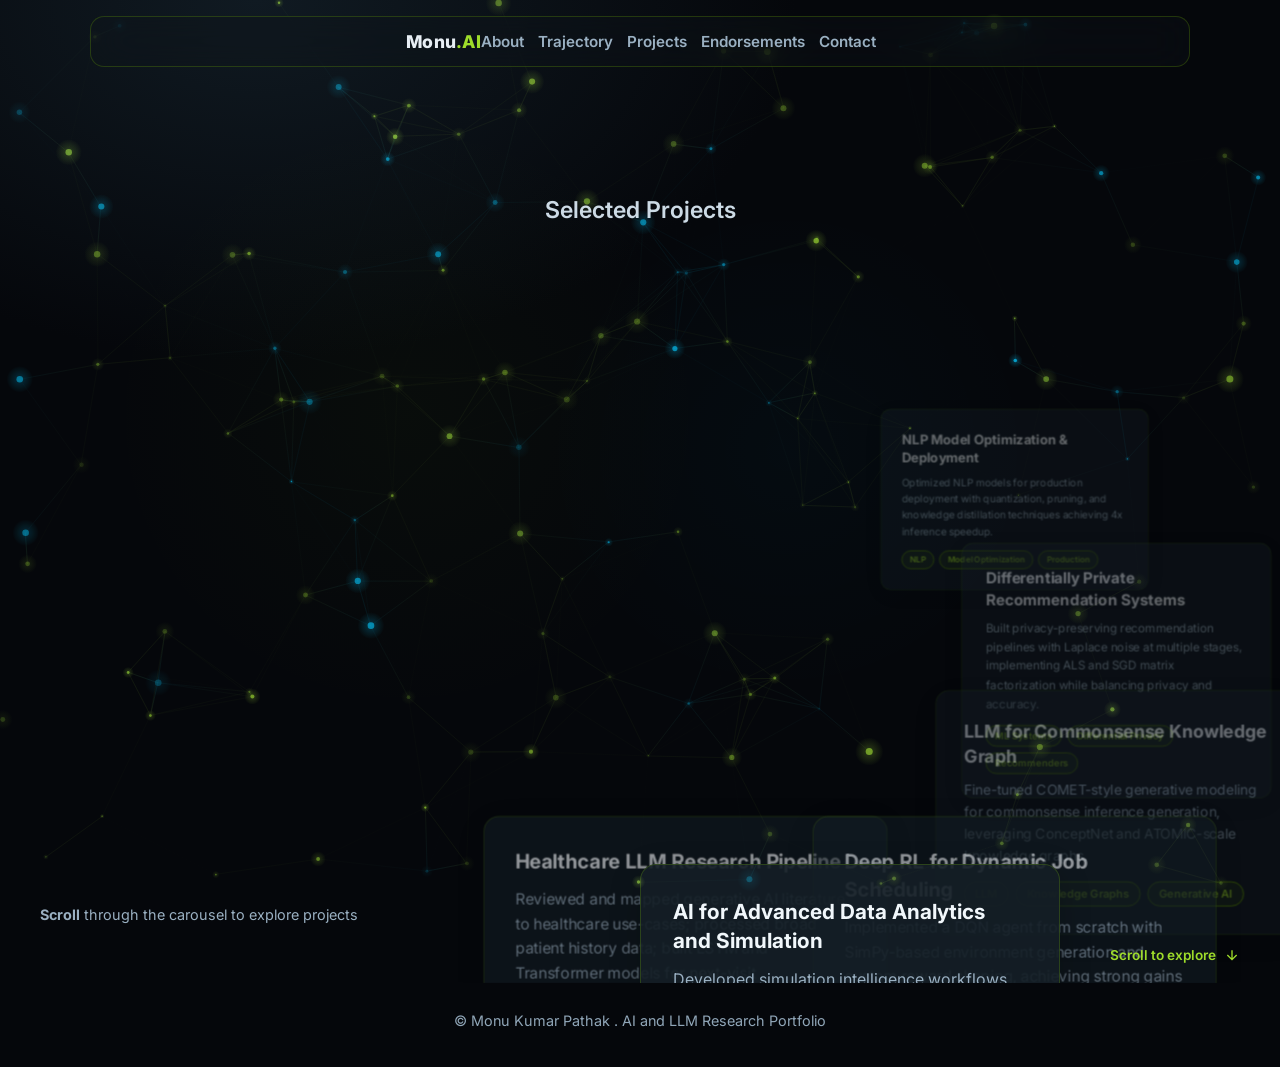
==== projects.html @ 648ab64d "changed website theme and updated it" ====
<!DOCTYPE html>
<html lang="en">
<head>
  <meta charset="UTF-8" />
  <meta name="viewport" content="width=device-width, initial-scale=1.0" />
  <title>Projects | Monu Kumar Pathak</title>
  <meta name="description" content="AI, LLM, and NLP projects by Monu Kumar Pathak" />
  <link rel="preconnect" href="https://fonts.googleapis.com">
  <link rel="preconnect" href="https://fonts.gstatic.com" crossorigin>
  <link href="https://fonts.googleapis.com/css2?family=Inter:wght@400;500;600;700;800&display=swap" rel="stylesheet">
  <link rel="stylesheet" href="styles.css" />
  <style>
    .projects-section {
      min-height: 100vh;
      display: flex;
      align-items: center;
      justify-content: center;
      position: relative;
      overflow: hidden;
      padding: 80px 0;
    }

    .project-wheel-container {
      position: relative;
      width: 100%;
      height: 600px;
      max-width: 1200px;
      margin: 0 auto;
      perspective: 1200px;
    }

    .project-wheel {
      position: absolute;
      width: 100%;
      height: 100%;
      right: 0;
      top: 50%;
      transform: translateY(-50%);
      transform-style: preserve-3d;
    }

    .project-item {
      position: absolute;
      width: 420px;
      left: 50%;
      top: 50%;
      transform-origin: center center;
      transform: translateX(-50%) translateY(-50%) rotateX(0deg) translateZ(0);
      transition: opacity 0.3s ease;
      opacity: 0.4;
    }

    .project-item.active {
      opacity: 1;
      z-index: 10;
    }

    .project-item.prev {
      opacity: 0.6;
      z-index: 5;
    }

    .project-item.next {
      opacity: 0.6;
      z-index: 5;
    }

    .project-card {
      padding: 32px;
      border-radius: 16px;
      background: var(--surface-2);
      border: 1px solid var(--line);
      backdrop-filter: blur(10px);
      height: 100%;
      display: flex;
      flex-direction: column;
      box-shadow: 0 8px 32px rgba(0, 0, 0, 0.2);
    }

    .project-card h3 {
      margin: 0 0 12px;
      font-size: 1.3rem;
      color: #f1f7fb;
    }

    .project-card p {
      color: var(--muted);
      line-height: 1.6;
      flex: 1;
      margin: 0 0 16px;
    }

    .project-tags {
      display: flex;
      flex-wrap: wrap;
      gap: 8px;
      margin-top: auto;
    }

    .tag-badge {
      display: inline-block;
      padding: 6px 12px;
      background: rgba(118, 185, 0, 0.1);
      border: 1px solid var(--accent);
      border-radius: 20px;
      font-size: 0.8rem;
      color: var(--accent-2);
      font-weight: 600;
    }

    .projects-info {
      position: absolute;
      bottom: 40px;
      left: 40px;
      color: var(--muted);
      font-size: 0.9rem;
    }

    .scroll-indicator {
      position: absolute;
      bottom: 20px;
      right: 40px;
      display: flex;
      align-items: center;
      gap: 8px;
      color: var(--accent-2);
      font-size: 0.85rem;
      font-weight: 600;
    }

    .scroll-indicator svg {
      width: 16px;
      height: 16px;
      animation: bounce 2s infinite;
    }

    @keyframes bounce {
      0%, 100% { transform: translateY(0); }
      50% { transform: translateY(-8px); }
    }

    /* Responsive */
    @media (max-width: 768px) {
      .project-wheel-container {
        height: 500px;
      }

      .project-item {
        width: 300px;
      }

      .project-card {
        padding: 24px;
      }

      .project-card h3 {
        font-size: 1.1rem;
      }
    }
  </style>
</head>
<body>
  <canvas id="neural-canvas" aria-hidden="true"></canvas>

  <header class="site-header glass">
    <div class="container nav-wrap">
      <a class="brand" href="index.html">Monu<span>.AI</span></a>
      <nav>
        <a href="index.html#about">About</a>
        <a href="index.html#trajectory">Trajectory</a>
        <a href="projects.html">Projects</a>
        <a href="index.html#endorsements">Endorsements</a>
        <a href="index.html#contact">Contact</a>
      </nav>
    </div>
  </header>

  <main class="projects-section">
    <div class="container">
      <h2 class="reveal" style="text-align: center; margin-bottom: 60px;">Selected Projects</h2>
      
      <div class="project-wheel-container">
        <div class="project-wheel" id="project-wheel">
          <!-- Projects will be inserted here by JavaScript -->
        </div>
      </div>

      <div class="projects-info">
        <p><strong>Scroll</strong> through the carousel to explore projects</p>
      </div>

      <div class="scroll-indicator">
        <span>Scroll to explore</span>
        <svg fill="none" stroke="currentColor" stroke-width="2" viewBox="0 0 24 24">
          <path d="M12 5v14M19 12l-7 7-7-7"></path>
        </svg>
      </div>
    </div>
  </main>

  <footer class="footer">
    <p>&copy; Monu Kumar Pathak . AI and LLM Research Portfolio</p>
  </footer>

  <script src="script.js"></script>
  <script>
    // Project wheel carousel
    const projects = [
      {
        title: 'Healthcare LLM Research Pipeline',
        description: 'Reviewed and mapped generative AI literature to healthcare use-cases; processed broad patient history data; built LSTM and Transformer models for next-visit representation.',
        tags: ['LLM', 'Healthcare AI', 'Sequence Modeling']
      },
      {
        title: 'AI for Advanced Data Analytics and Simulation',
        description: 'Developed simulation intelligence workflows with data farming, clustering, and explainable models; executed large-scale simulation experiments and improved interpretability.',
        tags: ['Simulation AI', 'XAI', 'Unsupervised Learning']
      },
      {
        title: 'Deep RL for Dynamic Job Scheduling',
        description: 'Implemented a DQN agent from scratch with SimPy-based environment generation and custom reward shaping, achieving strong gains over standalone strategies.',
        tags: ['Deep RL', 'Decision AI', 'SimPy']
      },
      {
        title: 'LLM for Commonsense Knowledge Graph',
        description: 'Fine-tuned COMET-style generative modeling for commonsense inference generation, leveraging ConceptNet and ATOMIC-scale knowledge graphs.',
        tags: ['LLM', 'Knowledge Graphs', 'Generative AI']
      },
      {
        title: 'Differentially Private Recommendation Systems',
        description: 'Built privacy-preserving recommendation pipelines with Laplace noise at multiple stages, implementing ALS and SGD matrix factorization while balancing privacy and accuracy.',
        tags: ['ML Systems', 'Differential Privacy', 'Recommenders']
      },
      {
        title: 'NLP Model Optimization & Deployment',
        description: 'Optimized NLP models for production deployment with quantization, pruning, and knowledge distillation techniques achieving 4x inference speedup.',
        tags: ['NLP', 'Model Optimization', 'Production']
      }
    ];

    function setupProjectWheel() {
      const wheel = document.getElementById('project-wheel');
      const wheelContainer = document.querySelector('.project-wheel-container');
      
      // Create project items
      projects.forEach((project, index) => {
        const angle = (index / projects.length) * 360;
        const item = document.createElement('div');
        item.className = 'project-item';
        item.dataset.index = index;
        
        item.innerHTML = `
          <div class="project-card">
            <h3>${project.title}</h3>
            <p>${project.description}</p>
            <div class="project-tags">
              ${project.tags.map(tag => `<span class="tag-badge">${tag}</span>`).join('')}
            </div>
          </div>
        `;
        
        wheel.appendChild(item);
      });

      const items = document.querySelectorAll('.project-item');
      let currentIndex = 0;
      let scrollTimeout;

      function updateWheel() {
        const radius = 280;
        items.forEach((item, index) => {
          let relativeIndex = (index - currentIndex + projects.length) % projects.length;
          
          // Convert to angle relative to top
          const angle = (relativeIndex - 1) * (180 / (projects.length - 1));
          
          // Calculate position on half circle (right side)
          const x = Math.sin((angle * Math.PI) / 180) * radius;
          const y = Math.cos((angle * Math.PI) / 180) * radius;
          const z = Math.cos((angle * Math.PI) / 180) * 100;
          
          // Update classes
          item.classList.remove('active', 'prev', 'next');
          if (relativeIndex === 1) {
            item.classList.add('active');
          } else if (relativeIndex === 0) {
            item.classList.add('prev');
          } else if (relativeIndex === 2) {
            item.classList.add('next');
          }
          
          // Apply transform
          item.style.transform = `translate(${x}px, ${y}px) scale(${0.8 + z / 500})`;
          item.style.zIndex = Math.round(z + 100);
        });
      }

      // Initial update
      updateWheel();

      // Scroll handler
      let lastScrollTime = 0;
      window.addEventListener('wheel', (e) => {
        const now = Date.now();
        if (now - lastScrollTime < 100) return;
        
        if (e.deltaY > 0) {
          currentIndex = (currentIndex + 1) % projects.length;
        } else {
          currentIndex = (currentIndex - 1 + projects.length) % projects.length;
        }
        
        lastScrollTime = now;
        updateWheel();
        e.preventDefault();
      }, { passive: false });

      // Touch support
      let touchStartY = 0;
      wheelContainer.addEventListener('touchstart', (e) => {
        touchStartY = e.touches[0].clientY;
      });

      wheelContainer.addEventListener('touchmove', (e) => {
        const touchEndY = e.touches[0].clientY;
        const diff = touchStartY - touchEndY;

        if (Math.abs(diff) > 50) {
          if (diff > 0) {
            currentIndex = (currentIndex + 1) % projects.length;
          } else {
            currentIndex = (currentIndex - 1 + projects.length) % projects.length;
          }
          touchStartY = touchEndY;
          updateWheel();
        }
      });
    }

    // Initialize when page loads
    document.addEventListener('DOMContentLoaded', setupProjectWheel);
  </script>
</body>
</html>
---- styles.css ----
:root {
  --bg: #05070b;
  --surface: rgba(15, 21, 28, 0.72);
  --surface-2: rgba(20, 30, 38, 0.9);
  --text: #e7eef4;
  --muted: #9ab0c2;
  --accent: #76b900;
  --accent-2: #9edc2a;
  --line: rgba(118, 185, 0, 0.25);
  --gradient-primary: linear-gradient(135deg, #A3E635 0%, #76b900 50%, #9edc2a 100%);
  --glow-green: 0 0 30px rgba(118, 185, 0, 0.4), 0 0 60px rgba(118, 185, 0, 0.2);
}

* { box-sizing: border-box; }

html, body {
  margin: 0; padding: 0;
  font-family: "Inter", system-ui, -apple-system, sans-serif;
  background: radial-gradient(1200px 800px at 20% 0%, #101a22 0%, var(--bg) 45%), var(--bg);
  color: var(--text);
  scroll-behavior: smooth;
  overflow-x: hidden;
}

/* Scroll Progress Bar */
.scroll-progress {
  position: fixed;
  top: 0;
  left: 0;
  width: 0%;
  height: 3px;
  background: var(--gradient-primary);
  z-index: 100;
  transition: width 0.1s ease-out;
  box-shadow: var(--glow-green);
}

/* Gradient Text Utility */
.gradient-text {
  background: var(--gradient-primary);
  -webkit-background-clip: text;
  -webkit-text-fill-color: transparent;
  background-clip: text;
}

/* Loading Animation */
.page-loader {
  position: fixed;
  inset: 0;
  background: var(--bg);
  display: flex;
  align-items: center;
  justify-content: center;
  z-index: 200;
  transition: opacity 0.5s ease, visibility 0.5s ease;
}

.page-loader.hidden {
  opacity: 0;
  visibility: hidden;
}

.loader-spinner {
  width: 50px;
  height: 50px;
  border: 3px solid var(--line);
  border-top-color: var(--accent-2);
  border-radius: 50%;
  animation: spin 1s linear infinite;
}

@keyframes spin {
  to { transform: rotate(360deg); }
}

#neural-canvas {
  position: fixed; inset: 0;
  width: 100%; height: 100%;
  z-index: 1; opacity: 0.9;
  mix-blend-mode: screen;
  pointer-events: auto;
}

/*  LANDING HERO  */
.landing-hero {
  position: relative;
  min-height: 100vh;
  display: flex;
  align-items: center;
  justify-content: center;
  z-index: 2;
  padding: 80px 0 60px;
}

.landing-content {
  max-width: 900px;
  text-align: center;
}

.landing-identity {
  display: flex;
  flex-direction: column;
  align-items: center;
  gap: 14px;
}

/* Brand lockup */
.brand-lockup {
  display: flex;
  flex-direction: column;
  align-items: center;
  gap: 10px;
}

.brand-name {
  margin: 0;
  font-size: clamp(2.1rem, 6.2vw, 3.6rem);
  font-weight: 900;
  letter-spacing: -0.03em;
  text-transform: none;
  position: relative;
  background: linear-gradient(135deg, #f1f7fb 0%, #A3E635 40%, #00c8ff 100%);
  -webkit-background-clip: text;
  -webkit-text-fill-color: transparent;
  background-clip: text;
  text-shadow: 0 0 28px rgba(158, 220, 42, 0.08);
}

.brand-name::after {
  content: "";
  display: block;
  width: min(420px, 82vw);
  height: 3px;
  margin: 12px auto 0;
  background: var(--gradient-primary);
  border-radius: 999px;
  opacity: 0.7;
  filter: blur(0.1px);
}

.brand-meta {
  display: flex;
  align-items: center;
  justify-content: center;
  flex-wrap: wrap;
  gap: 10px;
}

.brand-pill {
  display: inline-flex;
  align-items: center;
  padding: 8px 12px;
  border-radius: 999px;
  border: 1px solid rgba(158, 220, 42, 0.35);
  background: rgba(158, 220, 42, 0.10);
  color: #e5f5ff;
  font-weight: 800;
  letter-spacing: 0.12em;
  text-transform: uppercase;
  font-size: 0.74rem;
  box-shadow: 0 0 22px rgba(158, 220, 42, 0.12);
}

.brand-dot {
  width: 6px;
  height: 6px;
  border-radius: 50%;
  background: rgba(0, 200, 255, 0.9);
  box-shadow: 0 0 18px rgba(0, 200, 255, 0.35);
}

.brand-role {
  color: #a8bed0;
  font-weight: 700;
  font-size: 0.92rem;
}

.landing-kicker {
  margin: 0;
  display: inline-flex;
  padding: 8px 14px;
  border-radius: 999px;
  border: 1px solid var(--line);
  background: rgba(15, 21, 28, 0.35);
  color: #cfe2ee;
  font-weight: 700;
  letter-spacing: 0.08em;
  text-transform: uppercase;
  font-size: 0.78rem;
}

.landing-tagline {
  margin: 0;
  font-size: clamp(1.7rem, 4.6vw, 3.4rem);
  line-height: 1.12;
  font-weight: 900;
  letter-spacing: -0.02em;
  min-height: 1.6em;
}

@media (max-width: 760px) {
  .brand-role { text-align: center; }
}

.landing-actions {
  display: flex;
  gap: 12px;
  flex-wrap: wrap;
  justify-content: center;
  margin-top: 10px;
}

.landing-social {
  display: flex;
  gap: 10px;
  flex-wrap: wrap;
  justify-content: center;
}

.social-chip {
  text-decoration: none;
  padding: 8px 12px;
  border-radius: 999px;
  border: 1px solid rgba(158, 220, 42, 0.25);
  background: rgba(158, 220, 42, 0.08);
  color: #d6e6f0;
  font-weight: 700;
  font-size: 0.85rem;
  transition: transform 0.2s ease, border-color 0.2s ease, background 0.2s ease;
}

.social-chip:hover {
  transform: translateY(-2px);
  border-color: rgba(158, 220, 42, 0.65);
  background: rgba(158, 220, 42, 0.14);
}

.tagline-prefix {
  font-size: clamp(0.85rem, 2vw, 1rem);
  color: var(--accent-2);
  font-weight: 700;
  letter-spacing: .08em;
  text-transform: uppercase;
  margin: 0;
  display: block;
  min-height: 1.5rem;
}

.tagline-main {
  font-size: clamp(2.5rem, 7vw, 4.5rem);
  line-height: 1.1;
  margin: 0;
  font-weight: 800;
  letter-spacing: -0.02em;
  min-height: 2em;
}

@media (max-width: 760px) {
  .landing-sep { display: none; }
}

.cursor {
  display: none;
  width: 2px;
  height: 1em;
  background: var(--accent-2);
  margin-left: 4px;
  animation: blink 0.7s infinite;
  vertical-align: middle;
}

@keyframes blink {
  0%, 49% { opacity: 1; }
  50%, 100% { opacity: 0; }
}

.container { width: min(1100px, 92vw); margin: 0 auto; overflow: visible; }

.site-header {
  position: sticky; top: 0; z-index: 30;
  margin: 16px auto; width: min(1100px, 92vw);
  border: 1px solid var(--line);
}

.glass {
  background: rgba(15, 21, 28, 0.35);
  backdrop-filter: blur(20px);
  border-radius: 14px;
  border: 1px solid var(--line);
}

.nav-wrap { display: flex; align-items: center; justify-content: center; padding: 14px 18px; }
.brand { font-size: 1.1rem; font-weight: 800; letter-spacing: .3px; color: var(--text); text-decoration: none; }
.brand span { color: var(--accent-2); }
nav { display: flex; gap: 14px; }
nav a { color: var(--muted); text-decoration: none; font-weight: 600; font-size: .95rem; }
nav a:hover { color: var(--text); }

/*  HERO  */
.hero { 
  padding: 78px 0 22px; 
  position: relative;
  z-index: 2;
}

.hero-grid {
  display: grid;
  grid-template-columns: 1.2fr .8fr;
  gap: 22px; align-items: center;
}

.profile-card {
  padding: 10px; max-width: 360px; margin-left: auto;
  transform: rotate(1.2deg);
  box-shadow: 0 0 40px rgba(118, 185, 0, .2);
  animation: float 6s ease-in-out infinite;
  transition: transform 0.3s ease, box-shadow 0.3s ease;
}

.profile-card:hover {
  transform: rotate(0deg) scale(1.02);
  box-shadow: 0 0 60px rgba(118, 185, 0, .4), 0 0 100px rgba(118, 185, 0, .2);
}

@keyframes float {
  0%, 100% { transform: rotate(1.2deg) translateY(0px); }
  50% { transform: rotate(1.2deg) translateY(-10px); }
}

.profile-card img { width: 100%; height: 100%; object-fit: cover; border-radius: 10px; display: block; }

.tag { color: var(--accent-2); font-weight: 700; letter-spacing: .08em; text-transform: uppercase; font-size: .8rem; }
h1 { margin: 0; font-size: clamp(2rem, 6vw, 3.7rem); line-height: 1.05; }
h1 .gradient-text {
  background: var(--gradient-primary);
  -webkit-background-clip: text;
  -webkit-text-fill-color: transparent;
  background-clip: text;
}
h2 { 
  margin: 14px 0; 
  color: #ccdae5; 
  font-size: clamp(1rem, 2.7vw, 1.45rem); 
  font-weight: 600; 
}
.section > h2 {
  background: linear-gradient(135deg, #f1f7fb 0%, #A3E635 100%);
  -webkit-background-clip: text;
  -webkit-text-fill-color: transparent;
  background-clip: text;
  font-size: clamp(1.8rem, 4vw, 2.5rem);
  font-weight: 800;
}
p { color: var(--muted); line-height: 1.85; }
.hero > p { max-width: 850px; }
.strong-text { font-weight: 600; color: #d3e3ee; }
.emphasis { font-style: italic; color: #b7c8d5; }

.hero-actions { display: flex; gap: 12px; margin: 22px 0 30px; flex-wrap: wrap; }

.quote-strip { display: grid; grid-template-columns: repeat(auto-fit, minmax(260px, 1fr)); gap: 12px; }
.quote-card { padding: 12px 14px; border-style: dashed; }
.quote-card p { margin: 0; font-weight: 600; color: #d3e3ee; }

.btn {
  display: inline-flex; align-items: center; justify-content: center;
  text-decoration: none; padding: 11px 18px; border-radius: 10px;
  font-weight: 700; transition: transform .2s ease, box-shadow .2s ease;
  position: relative;
  overflow: hidden;
}
.btn:hover { transform: translateY(-2px); }
.btn-primary {
  color: #102100;
  background: linear-gradient(120deg, var(--accent), var(--accent-2));
  box-shadow: 0 8px 30px rgba(118, 185, 0, .35);
}
.btn-primary::before {
  content: '';
  position: absolute;
  top: 0;
  left: -100%;
  width: 100%;
  height: 100%;
  background: linear-gradient(90deg, transparent, rgba(255,255,255,0.3), transparent);
  animation: shimmer 3s infinite;
}
@keyframes shimmer {
  0% { left: -100%; }
  100% { left: 100%; }
}
.btn-primary:hover {
  box-shadow: 0 12px 40px rgba(118, 185, 0, .5);
}
.btn-secondary { 
  color: var(--text); 
  border: 1px solid var(--line); 
  background: rgba(255,255,255,.02);
  transition: all 0.3s ease;
}
.btn-secondary:hover {
  border-color: var(--accent);
  background: rgba(118, 185, 0, 0.1);
}

.section { padding: 80px 0; position: relative; z-index: 2; }
.section > h2 { margin-top: 0; margin-bottom: 40px; color: #f1f7fb; }

#projects { 
  overflow: visible;
  padding: 40px 0;
}

#projects .container {
  overflow: visible;
}

/*  CAREER ROAD  */
/*  CAREER LADDER  */
.ladder {
  position: relative;
  padding: 24px 0 6px;
  display: grid;
  gap: 26px;
}

.ladder-rail {
  position: absolute;
  left: 50%;
  top: 0;
  transform: translateX(-50%);
  width: 6px;
  height: 100%;
  border-radius: 999px;
  background: linear-gradient(
    180deg,
    rgba(158, 220, 42, 0.0) 0%,
    rgba(158, 220, 42, 0.35) 20%,
    rgba(0, 200, 255, 0.30) 55%,
    rgba(158, 220, 42, 0.35) 80%,
    rgba(158, 220, 42, 0.0) 100%
  );
  box-shadow: 0 0 40px rgba(118, 185, 0, 0.12);
  opacity: 0.9;
}

.ladder-rung {
  position: relative;
  width: min(520px, 92%);
  padding: 18px 20px;
  background: var(--surface-2);
  border-radius: 16px;
}

.ladder-step h3 { margin: 0; font-size: 1.08rem; }
.meta { margin: 6px 0 10px; font-size: .9rem; color: #b7c8d5; }

.ladder-rung--left { justify-self: start; transform: translateX(-34px); }
.ladder-rung--right { justify-self: end; transform: translateX(34px); }

/* Connecting rung bar */
.ladder-rung::before {
  content: "";
  position: absolute;
  top: 50%;
  width: 64px;
  height: 4px;
  border-radius: 999px;
  background: rgba(158, 220, 42, 0.25);
  box-shadow: 0 0 20px rgba(158, 220, 42, 0.12);
}

.ladder-rung--left::before { right: -64px; }
.ladder-rung--right::before { left: -64px; }

/* Node at the bottom center of each card */
.ladder-node {
  position: absolute;
  bottom: -10px;
  left: 50%;
  transform: translateX(-50%);
  width: 16px;
  height: 16px;
  border-radius: 50%;
  background: var(--accent-2);
  box-shadow: 0 0 18px rgba(158,220,42,.8), 0 0 40px rgba(158,220,42,.25);
  z-index: 2;
}

.ladder-node--current {
  background: rgb(0, 200, 255);
  box-shadow: 0 0 22px rgba(0,200,255,.55), 0 0 55px rgba(0,200,255,.25);
}

/* Reveal animation for ladder rungs with slide-in effect */
.ladder-rung {
  opacity: 0;
  transition: opacity 1.2s ease, transform 1.2s cubic-bezier(0.34, 1.56, 0.64, 1);
}

.ladder-rung--left {
  transform: translateX(-60px) translateY(20px) scale(0.95);
}

.ladder-rung--right {
  transform: translateX(60px) translateY(20px) scale(0.95);
}

.ladder-rung.show {
  opacity: 1;
  transform: translateX(0) translateY(0) scale(1);
}

@media (max-width: 760px) {
  .ladder-rail { left: 16px; transform: none; }
  .ladder-rung { justify-self: stretch; width: 100%; padding-left: 44px; }
  .ladder-rung--left,
  .ladder-rung--right { 
    transform: translateY(30px) scale(0.95); 
  }
  .ladder-rung.show {
    transform: translateY(0) scale(1);
  }
  .ladder-node { 
    left: 50%;
    bottom: -10px;
    transform: translateX(-50%);
  }
  .ladder-rung::before { display: none; }
}

.timeline-date {
  display: inline-flex;
  align-items: center;
  padding: 4px 10px;
  border-radius: 999px;
  border: 1px solid rgba(158, 220, 42, 0.25);
  background: rgba(158, 220, 42, 0.10);
  color: #dff5cf;
  font-weight: 800;
  letter-spacing: 0.04em;
  margin-left: 8px;
}

/*  PROJECTS RAIL  */
#projects { overflow: hidden; }

#projects.scroll-locked {
  position: fixed;
  top: 0;
  left: 0;
  width: 100%;
  height: 100vh;
  z-index: 15;
  display: flex;
  align-items: center;
  justify-content: center;
  background: radial-gradient(1200px 800px at 20% 0%, #101a22 0%, #05070b 45%), #05070b;
}

.project-rail {
  display: grid;
  grid-auto-flow: column;
  grid-auto-columns: minmax(280px, 34vw);
  gap: 14px;
  overflow-x: auto;
  overflow-y: hidden;
  padding: 8px 2px 14px;
  scroll-snap-type: x mandatory;
  scrollbar-width: thin;
  scrollbar-color: rgba(158,220,42,.55) rgba(255,255,255,.05);
  scroll-behavior: smooth;
}
.project-rail::-webkit-scrollbar { height: 10px; }
.project-rail::-webkit-scrollbar-thumb { background: rgba(158,220,42,.55); border-radius: 999px; }
.project-rail::-webkit-scrollbar-track { background: rgba(255,255,255,.05); }

.card {
  padding: 18px 22px; 
  background: var(--surface-2);
  transition: transform .25s ease, border-color .25s ease, box-shadow .25s ease;
  border: 1px solid var(--line);
  border-radius: 12px;
  position: relative;
  overflow: hidden;
}
.card::before {
  content: '';
  position: absolute;
  top: 0;
  left: 0;
  right: 0;
  height: 2px;
  background: var(--gradient-primary);
  transform: scaleX(0);
  transition: transform 0.3s ease;
}
.card:hover::before {
  transform: scaleX(1);
}
.rail-card { scroll-snap-align: start; min-height: 280px; }
.card:hover { 
  transform: translateY(-8px) rotateX(2deg); 
  border-color: rgba(158,220,42,.7); 
  box-shadow: 0 20px 40px rgba(0,0,0,0.3), 0 0 30px rgba(118, 185, 0, 0.2);
}
.card h3 { margin-top: 0; margin-bottom: 8px; font-size: 1.05rem; }
.card p { margin: 0 0 12px; font-size: 0.9rem; }
.card span { color: var(--accent-2); font-size: .85rem; font-weight: 700; }

/* Project rail dots */
.rail-dots {
  display: flex;
  justify-content: center;
  gap: 10px;
  margin-top: 16px;
}

.rail-dot {
  width: 10px;
  height: 10px;
  border-radius: 50%;
  background: rgba(255,255,255,0.25);
  border: none;
  cursor: pointer;
  transition: all 0.3s ease;
  padding: 0;
}

.rail-dot:hover {
  background: rgba(158, 220, 42, 0.6);
  transform: scale(1.2);
}

.rail-dot.active {
  background: var(--accent-2);
  box-shadow: 0 0 10px rgba(158, 220, 42, 0.7);
  transform: scale(1.3);
}

.rail-hint { margin-top: 8px; color: #a4bac9; font-size: .9rem; text-align: center; }

/* ========================================
   PROJECT GRID — Responsive card layout
   ======================================== */

.project-grid {
  display: grid;
  grid-template-columns: repeat(5, 1fr);
  gap: 20px;
  margin-top: 30px;
}

/* Large screens: 4 columns */
@media (max-width: 1400px) {
  .project-grid {
    grid-template-columns: repeat(4, 1fr);
  }
}

/* Medium screens: 3 columns */
@media (max-width: 1100px) {
  .project-grid {
    grid-template-columns: repeat(3, 1fr);
  }
}

/* Tablet: 2 columns */
@media (max-width: 760px) {
  .project-grid {
    grid-template-columns: repeat(2, 1fr);
    gap: 16px;
  }
}

/* Mobile: 1 column */
@media (max-width: 500px) {
  .project-grid {
    grid-template-columns: 1fr;
  }
}

/* Project Card */
.project-card {
  padding: 20px;
  background: rgba(15, 25, 35, 0.9);
  border: 1px solid var(--line);
  border-radius: 14px;
  display: flex;
  flex-direction: column;
  transition: all 0.4s ease;
  position: relative;
  overflow: hidden;
}

.project-card::before {
  content: '';
  position: absolute;
  top: 0;
  left: 0;
  right: 0;
  height: 3px;
  background: var(--gradient-primary);
  transform: scaleX(0);
  transition: transform 0.3s ease;
}

.project-card:hover {
  transform: translateY(-6px);
  border-color: rgba(158, 220, 42, 0.5);
  box-shadow: 0 16px 40px rgba(0, 0, 0, 0.4), 0 0 30px rgba(158, 220, 42, 0.15);
}

.project-card:hover::before {
  transform: scaleX(1);
}

.project-card-header {
  display: flex;
  align-items: flex-start;
  gap: 12px;
  margin-bottom: 12px;
}

.project-icon {
  font-size: 1.8rem;
  flex-shrink: 0;
}

.project-card h3 {
  margin: 0;
  font-size: 1rem;
  color: #fff;
  line-height: 1.4;
}

.project-summary {
  font-size: 0.85rem;
  color: #a4bac9;
  line-height: 1.5;
  margin: 0 0 12px;
}

/* Hidden details - shown on expand */
.project-details {
  max-height: 0;
  overflow: hidden;
  transition: max-height 0.5s ease, padding 0.3s ease;
}

.project-details p {
  font-size: 0.85rem;
  color: #c4d4e4;
  line-height: 1.6;
  margin: 0;
  padding-top: 12px;
  border-top: 1px solid var(--line);
}

.project-card.expanded .project-details {
  max-height: 300px;
}

.project-card.expanded .project-summary {
  display: none;
}

.project-footer {
  margin-top: auto;
  padding-top: 12px;
  display: flex;
  flex-direction: column;
  gap: 12px;
}

.project-tags {
  font-size: 0.75rem;
  color: var(--accent-2);
  font-weight: 600;
}

.project-expand-btn {
  background: rgba(158, 220, 42, 0.15);
  border: 1px solid rgba(158, 220, 42, 0.4);
  color: var(--accent-2);
  padding: 8px 16px;
  border-radius: 8px;
  font-size: 0.8rem;
  font-weight: 600;
  cursor: pointer;
  transition: all 0.3s ease;
  align-self: flex-start;
}

.project-expand-btn:hover {
  background: rgba(158, 220, 42, 0.3);
  box-shadow: 0 0 15px rgba(158, 220, 42, 0.3);
}

.project-card.expanded .project-expand-btn {
  background: rgba(255, 100, 100, 0.15);
  border-color: rgba(255, 100, 100, 0.4);
  color: #ff8888;
}

.project-card.expanded .project-expand-btn:hover {
  background: rgba(255, 100, 100, 0.3);
}

/*  ENDORSEMENTS CAROUSEL  */
.endorsement-stage {
  position: relative;
  height: 220px;
  overflow: hidden;
  border-radius: 14px;
  border: 1px solid var(--line);
}

.endorsement-card {
  position: absolute;
  inset: 0;
  padding: 24px 28px;
  display: flex;
  flex-direction: column;
  justify-content: center;
  opacity: 0;
  transform: translateX(100%);
  transition: opacity .6s ease, transform .6s ease;
  background: var(--surface-2);
}

.endorsement-card.active {
  opacity: 1;
  transform: translateX(0);
}

.endorsement-card.exit-left {
  opacity: 0;
  transform: translateX(-100%);
}

.endorsement-card blockquote {
  margin: 0 0 14px;
  font-size: 1.05rem;
  line-height: 1.65;
  color: #d3e3ee;
  font-style: italic;
  border-left: 3px solid var(--accent);
  padding-left: 16px;
}

.endorsement-card footer {
  display: flex;
  align-items: center;
  gap: 10px;
}

.endorsement-card footer strong {
  color: var(--accent-2);
  font-size: 1rem;
}

.endorsement-card footer span {
  color: var(--muted);
  font-size: .88rem;
}

/*  CONTACT  */
.contact-grid {
  display: grid; gap: 12px;
  grid-template-columns: repeat(auto-fit, minmax(120px, 1fr));
  margin-top: 24px;
}

.contact-btn {
  display: inline-flex; 
  align-items: center; 
  justify-content: center;
  gap: 8px;
  min-height: 44px;
  padding: 10px 16px;
  border-radius: 10px;
  text-decoration: none;
  color: var(--text);
  background: var(--surface-2);
  border: 1px solid var(--line);
  font-weight: 600;
  font-size: 0.9rem;
  transition: all 0.3s ease;
}

.contact-btn:hover {
  background: rgba(118, 185, 0, 0.1);
  border-color: var(--accent);
  color: var(--accent-2);
  transform: translateY(-2px);
}

.contact-btn svg {
  width: 18px;
  height: 18px;
  flex-shrink: 0;
}

.footer { text-align: center; padding: 25px 12px 32px; }
.footer p { margin: 0; color: #90a6b8; font-size: .9rem; }

/* SKILLS SECTION */
.skills-grid {
  display: grid;
  grid-template-columns: repeat(auto-fit, minmax(280px, 1fr));
  gap: 24px;
}

.skill-category {
  padding: 24px;
  background: var(--surface-2);
  border-radius: 14px;
  border: 1px solid var(--line);
  transition: all 0.3s ease;
}

.skill-category:hover {
  border-color: var(--accent);
  transform: translateY(-4px);
  box-shadow: 0 10px 30px rgba(0,0,0,0.2);
}

.skill-category h4 {
  margin: 0 0 16px;
  color: var(--accent-2);
  font-size: 0.9rem;
  text-transform: uppercase;
  letter-spacing: 0.1em;
}

.skill-badges {
  display: flex;
  flex-wrap: wrap;
  gap: 8px;
}

.skill-badge {
  display: inline-flex;
  align-items: center;
  gap: 6px;
  padding: 8px 14px;
  background: rgba(118, 185, 0, 0.1);
  border: 1px solid rgba(118, 185, 0, 0.3);
  border-radius: 20px;
  color: var(--text);
  font-size: 0.85rem;
  font-weight: 500;
  transition: all 0.3s ease;
}

.skill-badge:hover {
  background: rgba(118, 185, 0, 0.2);
  border-color: var(--accent-2);
  transform: scale(1.05);
}

.skill-badge svg {
  width: 16px;
  height: 16px;
}

/* STATS SECTION */
.stats-grid {
  display: grid;
  grid-template-columns: repeat(auto-fit, minmax(200px, 1fr));
  gap: 24px;
  margin-top: 40px;
}

.stat-card {
  text-align: center;
  padding: 32px 24px;
  background: var(--surface-2);
  border-radius: 14px;
  border: 1px solid var(--line);
  transition: all 0.3s ease;
}

.stat-card:hover {
  border-color: var(--accent);
  box-shadow: 0 0 30px rgba(118, 185, 0, 0.15);
}

.stat-number {
  font-size: clamp(2.5rem, 5vw, 3.5rem);
  font-weight: 800;
  background: var(--gradient-primary);
  -webkit-background-clip: text;
  -webkit-text-fill-color: transparent;
  background-clip: text;
  line-height: 1;
  margin-bottom: 8px;
}

.stat-label {
  color: var(--muted);
  font-size: 0.95rem;
  font-weight: 500;
}

/* TECH ICONS IN PROJECT CARDS */
.tech-stack {
  display: flex;
  gap: 8px;
  margin-top: 12px;
  flex-wrap: wrap;
}

.tech-icon {
  width: 28px;
  height: 28px;
  padding: 5px;
  background: rgba(118, 185, 0, 0.1);
  border-radius: 6px;
  display: flex;
  align-items: center;
  justify-content: center;
}

.tech-icon img {
  width: 100%;
  height: 100%;
  object-fit: contain;
}

/*  REVEAL  */
.reveal {
  opacity: 0; transform: translateY(18px);
  transition: opacity .65s ease, transform .65s ease;
}
.reveal.show { opacity: 1; transform: translateY(0); }

/*  RESPONSIVE  */
@media (max-width: 760px) {
  .hero-grid { grid-template-columns: 1fr; }
  .profile-card { margin: 0; max-width: 320px; }
  .road-card { width: 100% !important; justify-self: stretch !important; }
  .road-card[data-side="left"],
  .road-card[data-side="right"] { transform: translateY(20px) scale(.96); border-radius: 14px; }
  .road-card.show { transform: translateY(0) scale(1); }
  .road-dot { display: none; }
  .road-svg { display: none; }
  .project-rail { grid-auto-columns: 82vw; }
  .endorsement-stage { height: 280px; }
  .nav-wrap { flex-direction: column; gap: 12px; }
  nav { flex-wrap: wrap; justify-content: center; }
}
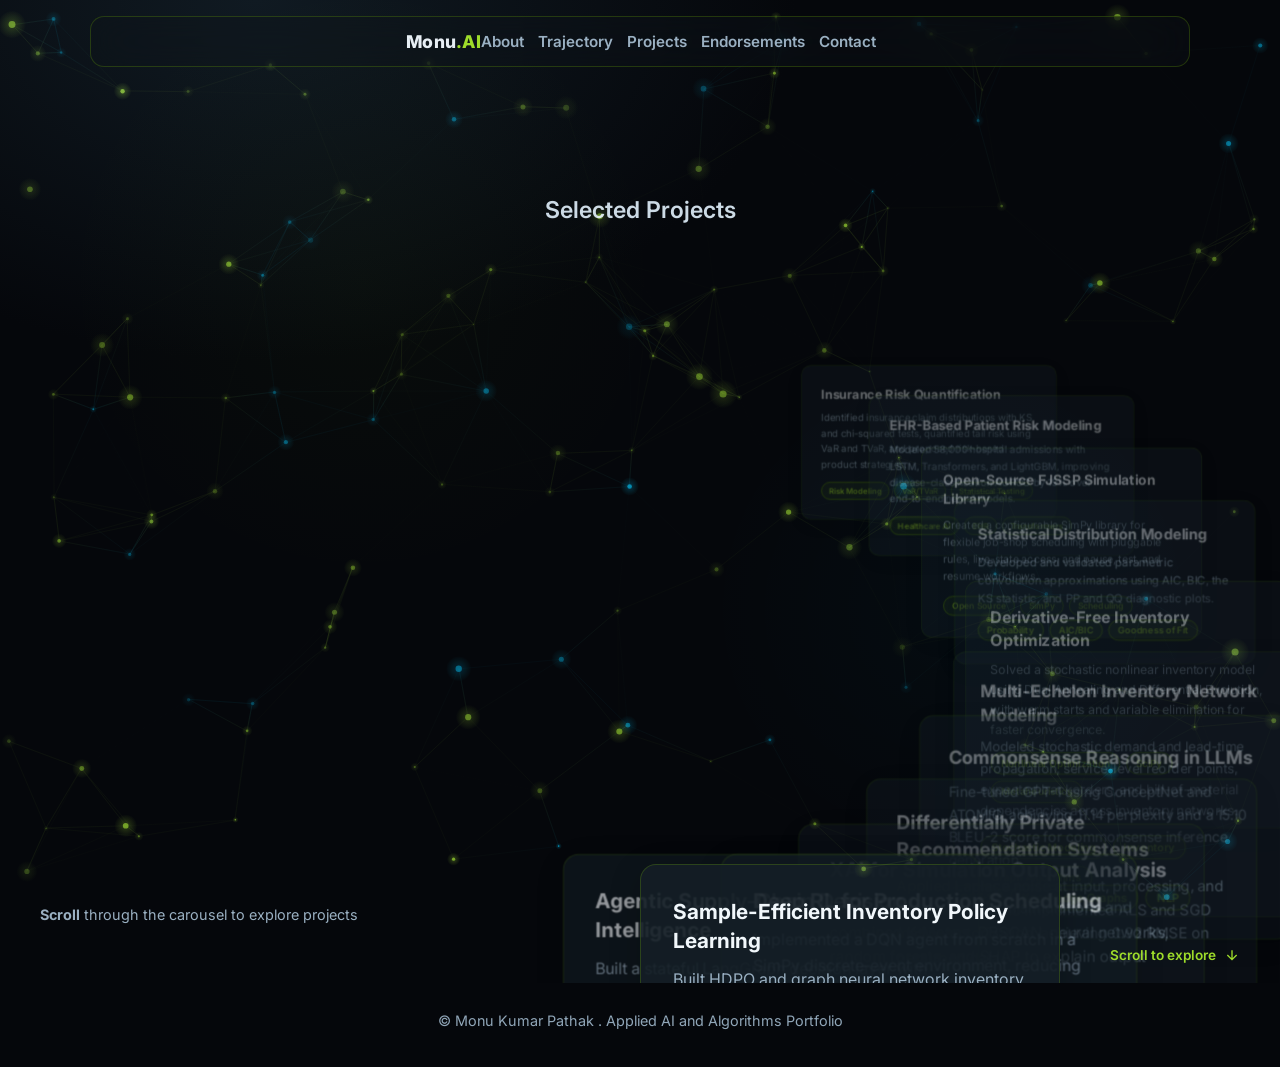
==== commit 8d07d09c: "update portfolio" ====
--- a/projects.html
+++ b/projects.html
@@ -4,7 +4,7 @@
   <meta charset="UTF-8" />
   <meta name="viewport" content="width=device-width, initial-scale=1.0" />
   <title>Projects | Monu Kumar Pathak</title>
-  <meta name="description" content="AI, LLM, and NLP projects by Monu Kumar Pathak" />
+  <meta name="description" content="Applied AI, optimization, simulation, and reinforcement learning projects by Monu Kumar Pathak" />
   <link rel="preconnect" href="https://fonts.googleapis.com">
   <link rel="preconnect" href="https://fonts.gstatic.com" crossorigin>
   <link href="https://fonts.googleapis.com/css2?family=Inter:wght@400;500;600;700;800&display=swap" rel="stylesheet">
@@ -199,7 +199,7 @@
   </main>
 
   <footer class="footer">
-    <p>&copy; Monu Kumar Pathak . AI and LLM Research Portfolio</p>
+    <p>&copy; Monu Kumar Pathak . Applied AI and Algorithms Portfolio</p>
   </footer>
 
   <script src="script.js"></script>
@@ -207,34 +207,64 @@
     // Project wheel carousel
     const projects = [
       {
-        title: 'Healthcare LLM Research Pipeline',
-        description: 'Reviewed and mapped generative AI literature to healthcare use-cases; processed broad patient history data; built LSTM and Transformer models for next-visit representation.',
-        tags: ['LLM', 'Healthcare AI', 'Sequence Modeling']
-      },
-      {
-        title: 'AI for Advanced Data Analytics and Simulation',
-        description: 'Developed simulation intelligence workflows with data farming, clustering, and explainable models; executed large-scale simulation experiments and improved interpretability.',
-        tags: ['Simulation AI', 'XAI', 'Unsupervised Learning']
-      },
-      {
-        title: 'Deep RL for Dynamic Job Scheduling',
-        description: 'Implemented a DQN agent from scratch with SimPy-based environment generation and custom reward shaping, achieving strong gains over standalone strategies.',
+        title: 'Agentic Supply-Chain Decision Intelligence',
+        description: 'Built a stateful LangGraph decision layer with human approval for data writes, achieving 96% grounded structured output and reducing numeric hallucination from 18% to 2%.',
+        tags: ['LangGraph', 'Agentic AI', 'Supply Chain']
+      },
+      {
+        title: 'Sample-Efficient Inventory Policy Learning',
+        description: 'Built HDPO and graph neural network inventory policies in PyTorch, reaching optimality gaps as low as 0.03% with up to 64x less data.',
+        tags: ['PyTorch', 'GNN', 'Differentiable Simulation']
+      },
+      {
+        title: 'Deep RL for Production Scheduling',
+        description: 'Implemented a DQN agent from scratch in a SimPy discrete-event environment, reducing makespan by 42% against conventional dispatching rules.',
         tags: ['Deep RL', 'Decision AI', 'SimPy']
       },
       {
-        title: 'LLM for Commonsense Knowledge Graph',
-        description: 'Fine-tuned COMET-style generative modeling for commonsense inference generation, leveraging ConceptNet and ATOMIC-scale knowledge graphs.',
-        tags: ['LLM', 'Knowledge Graphs', 'Generative AI']
+        title: 'XAI for Simulation Output Analysis',
+        description: 'Ran more than one million simulations and combined K-Means, DBSCAN, neural networks, random forests, and SHAP to explain output behavior.',
+        tags: ['Simulation', 'XAI', 'SHAP']
       },
       {
         title: 'Differentially Private Recommendation Systems',
-        description: 'Built privacy-preserving recommendation pipelines with Laplace noise at multiple stages, implementing ALS and SGD matrix factorization while balancing privacy and accuracy.',
+        description: 'Applied Laplace noise at input, processing, and output stages and implemented ALS and SGD matrix factorization, achieving 0.92 RMSE on perturbed data.',
         tags: ['ML Systems', 'Differential Privacy', 'Recommenders']
       },
       {
-        title: 'NLP Model Optimization & Deployment',
-        description: 'Optimized NLP models for production deployment with quantization, pruning, and knowledge distillation techniques achieving 4x inference speedup.',
-        tags: ['NLP', 'Model Optimization', 'Production']
+        title: 'Commonsense Reasoning in LLMs',
+        description: 'Fine-tuned GPT-1 using ConceptNet and ATOMIC, achieving 11.14 perplexity and a 15.10 BLEU-2 score for commonsense inference generation.',
+        tags: ['GPT-1', 'Knowledge Graphs', 'NLP']
+      },
+      {
+        title: 'Multi-Echelon Inventory Network Modeling',
+        description: 'Modeled stochastic demand and lead-time propagation, service-level reorder points, expected backorders, and bill-of-material dependencies across inventory networks.',
+        tags: ['Stochastic Modeling', 'Inventory', 'Graph Algorithms']
+      },
+      {
+        title: 'Derivative-Free Inventory Optimization',
+        description: 'Solved a stochastic nonlinear inventory model using Dual Annealing and Differential Evolution, with warm starts and variable elimination for faster convergence.',
+        tags: ['Nonlinear Optimization', 'SciPy', 'Metaheuristics']
+      },
+      {
+        title: 'Statistical Distribution Modeling',
+        description: 'Developed and validated parametric convolution approximations using AIC, BIC, the KS statistic, and PP and QQ diagnostic plots.',
+        tags: ['Probability', 'AIC/BIC', 'Goodness of Fit']
+      },
+      {
+        title: 'Open-Source FJSSP Simulation Library',
+        description: 'Created a configurable SimPy library for flexible job-shop scheduling with pluggable rules, live-state access, and pause, test, and resume workflows.',
+        tags: ['Open Source', 'SimPy', 'Scheduling']
+      },
+      {
+        title: 'EHR-Based Patient Risk Modeling',
+        description: 'Modeled 58,000 hospital admissions with LSTM, Transformers, and LightGBM, improving disease-classification AUROC by 19% over end-to-end neural models.',
+        tags: ['Healthcare AI', 'EHR', 'Transformers']
+      },
+      {
+        title: 'Insurance Risk Quantification',
+        description: 'Identified insurance claim distributions with KS and chi-squared tests, quantified tail risk using VaR and TVaR, and proposed risk-based product strategies.',
+        tags: ['Risk Modeling', 'VaR/TVaR', 'Statistical Testing']
       }
     ];
 
@@ -341,4 +371,4 @@
     document.addEventListener('DOMContentLoaded', setupProjectWheel);
   </script>
 </body>
-</html>+</html>
